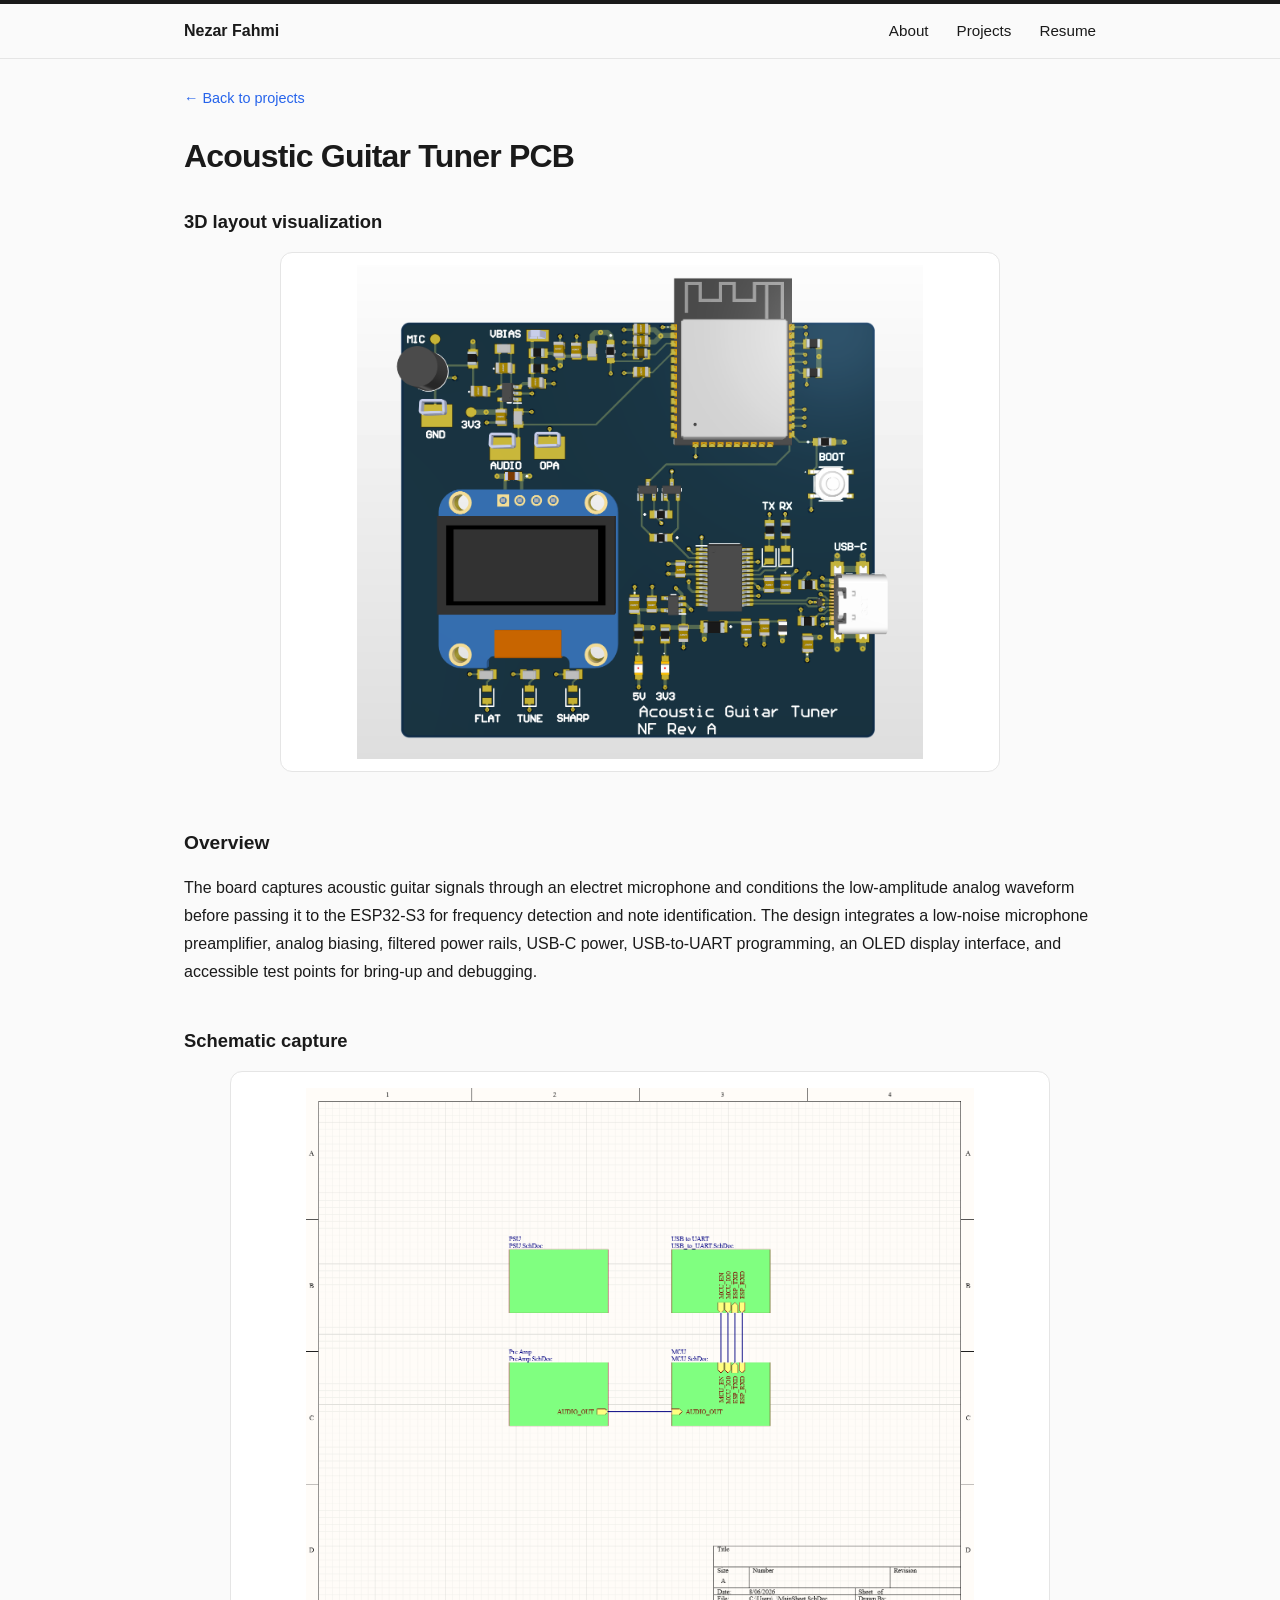
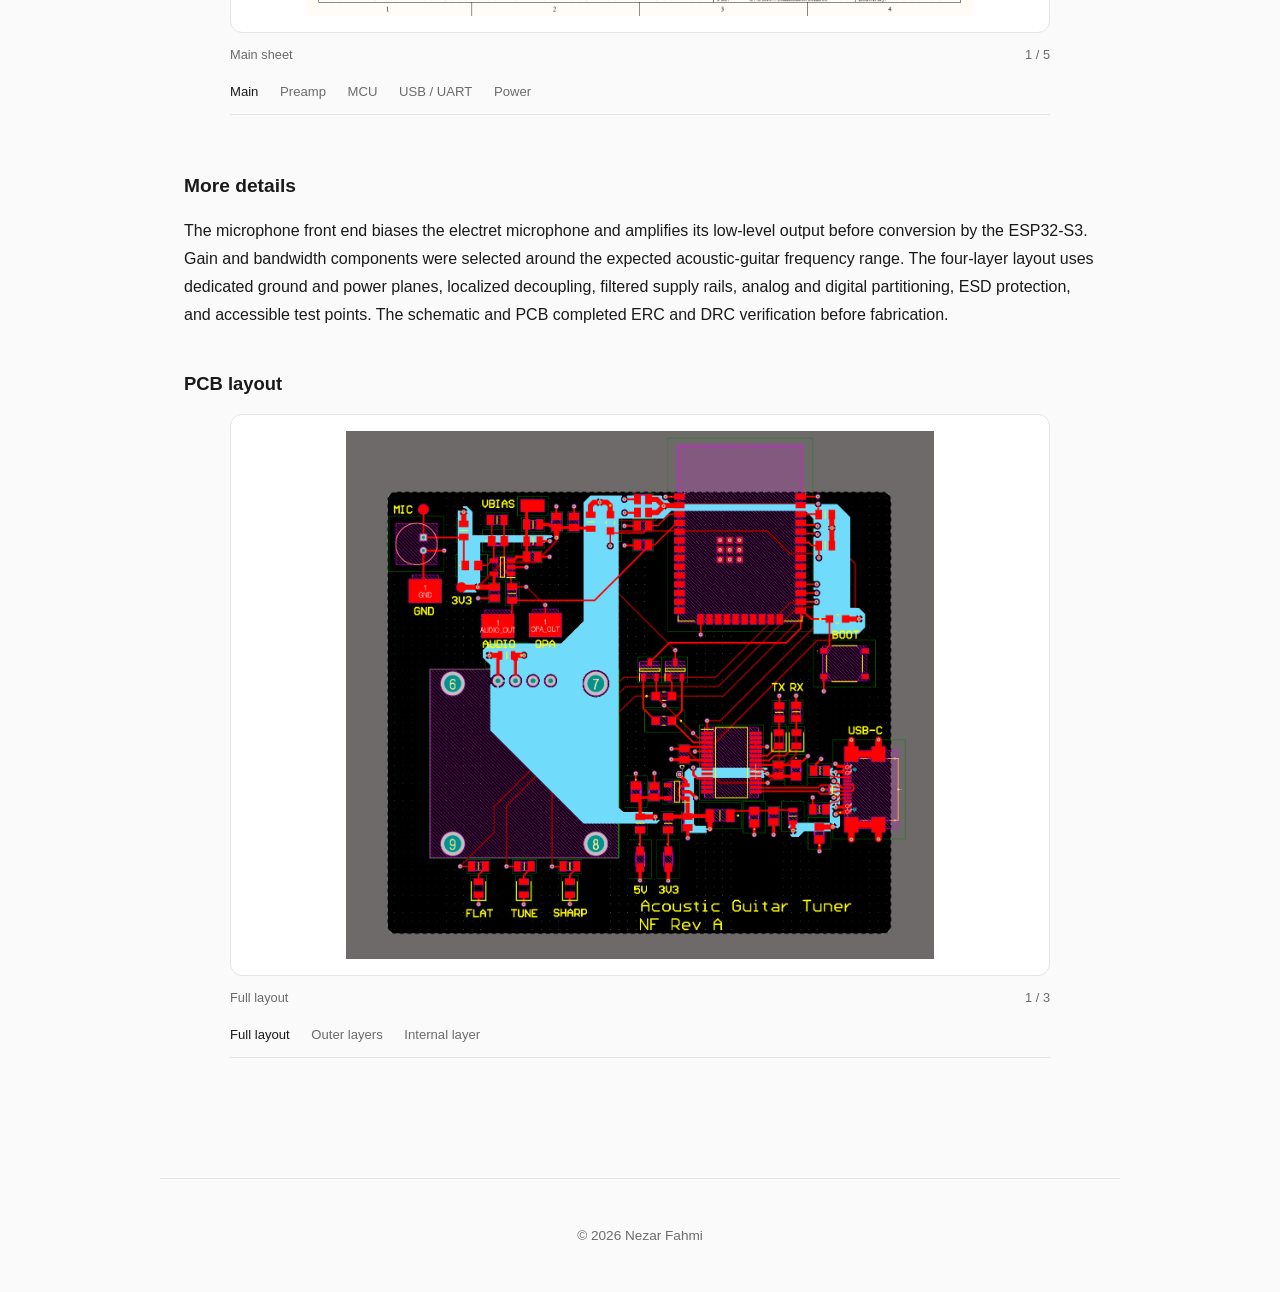
==== projects/acoustic-guitar-tuner.html @ a5bc90cb "update portfolio" ====
<!DOCTYPE html>
<html lang="en">
<head>
  <meta charset="UTF-8">
  <meta name="viewport" content="width=device-width, initial-scale=1.0">
  <meta name="description" content="Acoustic Guitar Tuner PCB designed by Nezar Fahmi.">
  <title>Acoustic Guitar Tuner PCB — Nezar Fahmi</title>

  <style>
    :root {
      --bg: #fafafa;
      --text: #1a1a1a;
      --muted: #6b6b6b;
      --accent: #2563eb;
      --border: #e5e5e5;
      --max-width: 960px;
      --radius: 12px;
    }

    * {
      box-sizing: border-box;
    }

    html {
      scroll-behavior: smooth;
    }

    body {
      margin: 0;
      background: var(--bg);
      color: var(--text);
      font-family: -apple-system, BlinkMacSystemFont, "Segoe UI", Roboto, Helvetica, Arial, sans-serif;
      line-height: 1.6;
      -webkit-font-smoothing: antialiased;
    }

    a {
      color: var(--accent);
      text-decoration: none;
    }

    a:hover {
      text-decoration: underline;
    }

    img {
      display: block;
      max-width: 100%;
    }

    header {
      position: sticky;
      top: 0;
      z-index: 20;
      background: rgba(250, 250, 250, 0.9);
      backdrop-filter: blur(8px);
      border-top: 4px solid var(--text);
      border-bottom: 1px solid var(--border);
    }

    .nav-inner {
      max-width: var(--max-width);
      margin: 0 auto;
      padding: 0.9rem 1.5rem;
      display: flex;
      justify-content: space-between;
      align-items: center;
    }

    .logo {
      color: var(--text);
      font-weight: 700;
    }

    nav {
      display: flex;
      gap: 1.75rem;
    }

    nav a {
      color: var(--text);
      font-size: 0.95rem;
    }

    main {
      max-width: var(--max-width);
      margin: 0 auto;
      padding: 0 1.5rem 4rem;
    }

    .back-link {
      display: inline-block;
      margin-top: 1.75rem;
      font-size: 0.9rem;
    }

    .project-title {
      margin: 1.6rem 0 2rem;
      font-size: 2rem;
      line-height: 1.2;
      letter-spacing: -0.025em;
    }

    .showcase {
      margin: 0 0 3.5rem;
    }

    .showcase h2 {
      margin: 0 0 1rem;
      font-size: 1.15rem;
    }

    .single-media {
      max-width: 720px;
      margin: 0 auto;
    }

    .single-media img {
      width: 100%;
      max-height: 520px;
      object-fit: contain;
      background: #ffffff;
      border: 1px solid var(--border);
      border-radius: var(--radius);
      padding: 0.75rem;
    }

    .viewer {
      position: relative;
      max-width: 820px;
      margin: 0 auto;
      overflow: hidden;
      background: #ffffff;
      border: 1px solid var(--border);
      border-radius: var(--radius);
      touch-action: pan-y;
    }

    .viewer-link {
      min-height: 460px;
      display: flex;
      align-items: center;
      justify-content: center;
    }

    .viewer-image {
      width: 100%;
      max-height: 560px;
      object-fit: contain;
      padding: 1rem;
      opacity: 1;
      transform: scale(1);
      transition:
        opacity 220ms ease,
        transform 320ms cubic-bezier(0.22, 1, 0.36, 1),
        filter 220ms ease;
    }

    .viewer-image.is-changing {
      opacity: 0;
      transform: scale(0.996);
      filter: blur(2px);
    }

    .edge-control {
      position: absolute;
      top: 0;
      bottom: 0;
      width: 18%;
      border: 0;
      background: transparent;
      color: transparent;
      cursor: pointer;
    }

    .edge-control::after {
      content: "";
      position: absolute;
      top: 50%;
      width: 10px;
      height: 10px;
      border-top: 1.5px solid var(--text);
      border-right: 1.5px solid var(--text);
      opacity: 0;
      transition: opacity 160ms ease, transform 160ms ease;
    }

    .viewer:hover .edge-control::after,
    .edge-control:focus-visible::after {
      opacity: 0.65;
    }

    .edge-control.previous {
      left: 0;
    }

    .edge-control.previous::after {
      left: 20px;
      transform: translateY(-50%) rotate(-135deg);
    }

    .edge-control.next {
      right: 0;
    }

    .edge-control.next::after {
      right: 20px;
      transform: translateY(-50%) rotate(45deg);
    }

    .viewer-meta {
      max-width: 820px;
      margin: 0.75rem auto 0;
      display: flex;
      justify-content: space-between;
      gap: 1rem;
      color: var(--muted);
      font-size: 0.8rem;
    }

    .slide-tabs {
      max-width: 820px;
      margin: 0 auto;
      display: flex;
      gap: 1.35rem;
      overflow-x: auto;
      scrollbar-width: none;
      padding-top: 1rem;
      border-bottom: 1px solid var(--border);
    }

    .slide-tabs::-webkit-scrollbar {
      display: none;
    }

    .slide-tab {
      position: relative;
      flex: 0 0 auto;
      padding: 0 0 0.75rem;
      border: 0;
      background: transparent;
      color: var(--muted);
      font: inherit;
      font-size: 0.82rem;
      cursor: pointer;
      white-space: nowrap;
    }

    .slide-tab::after {
      content: "";
      position: absolute;
      right: 0;
      bottom: -1px;
      left: 0;
      height: 1px;
      background: var(--accent);
      transform: scaleX(0);
      transform-origin: left;
      transition: transform 180ms ease;
    }

    .slide-tab:hover,
    .slide-tab.is-active {
      color: var(--text);
    }

    .slide-tab.is-active::after {
      transform: scaleX(1);
    }

    .text-section {
      margin: 0 0 2.5rem;
    }

    .text-section h2 {
      margin: 0 0 0.9rem;
      font-size: 1.2rem;
    }

    .text-section p {
      margin: 0;
      color: var(--text);
      font-size: 1rem;
      line-height: 1.75;
    }

    .reveal {
      opacity: 0;
      transform: translateY(16px);
      transition:
        opacity 600ms cubic-bezier(0.22, 1, 0.36, 1),
        transform 600ms cubic-bezier(0.22, 1, 0.36, 1);
    }

    .reveal.is-visible {
      opacity: 1;
      transform: translateY(0);
    }

    footer {
      max-width: var(--max-width);
      margin: 0 auto;
      padding: 2rem 1.5rem;
      border-top: 1px solid var(--border);
      color: var(--muted);
      font-size: 0.85rem;
      text-align: center;
    }

    @media (max-width: 700px) {
      .nav-inner {
        align-items: flex-start;
        gap: 0.8rem;
      }

      nav {
        gap: 1rem;
        flex-wrap: wrap;
        justify-content: flex-end;
      }

      .project-title {
        font-size: 1.7rem;
      }

      .viewer-link {
        min-height: 330px;
      }

      .viewer-image {
        padding: 0.5rem;
      }

      .edge-control::after {
        opacity: 0.45;
      }
    }

    @media (prefers-reduced-motion: reduce) {
      html {
        scroll-behavior: auto;
      }

      .reveal {
        opacity: 1;
        transform: none;
        transition: none;
      }

      .viewer-image {
        transition: none;
      }
    }
  </style>
</head>

<body>
<header>
  <div class="nav-inner">
    <a href="../index.html" class="logo">Nezar Fahmi</a>

    <nav aria-label="Primary navigation">
      <a href="../index.html#about">About</a>
      <a href="../index.html#projects">Projects</a>
      <a href="../assets/resume.pdf" target="_blank">Resume</a>
    </nav>
  </div>
</header>

<main>
  <a class="back-link" href="../index.html#projects">← Back to projects</a>

  <h1 class="project-title reveal">Acoustic Guitar Tuner PCB</h1>

  <section class="showcase reveal">
    <h2>3D layout visualization</h2>

    <figure class="single-media">
      <img
        src="images/guitar-tuner/tuner-3drender.png"
        alt="3D render of the acoustic guitar tuner PCB"
      >
    </figure>
  </section>

  <section class="text-section reveal">
    <h2>Overview</h2>

    <p>
      The board captures acoustic guitar signals through an electret
      microphone and conditions the low-amplitude analog waveform before
      passing it to the ESP32-S3 for frequency detection and note
      identification. The design integrates a low-noise microphone
      preamplifier, analog biasing, filtered power rails, USB-C power,
      USB-to-UART programming, an OLED display interface, and accessible
      test points for bring-up and debugging.
    </p>
  </section>

  <section class="showcase reveal" data-gallery>
    <h2>Schematic capture</h2>

    <div class="viewer">
      <a
        class="viewer-link"
        href="images/guitar-tuner/mainsheet.png"
        target="_blank"
        rel="noopener"
        data-gallery-link
      >
        <img
          class="viewer-image"
          src="images/guitar-tuner/mainsheet.png"
          alt="Main system schematic"
          data-gallery-image
        >
      </a>

      <button
        class="edge-control previous"
        type="button"
        data-gallery-previous
        aria-label="Previous schematic"
      >
        Previous
      </button>

      <button
        class="edge-control next"
        type="button"
        data-gallery-next
        aria-label="Next schematic"
      >
        Next
      </button>
    </div>

    <div class="viewer-meta">
      <span data-gallery-title>Main sheet</span>
      <span data-gallery-counter>1 / 5</span>
    </div>

    <div class="slide-tabs" aria-label="Select schematic">
      <button
        class="slide-tab is-active"
        type="button"
        data-gallery-slide
        data-image="images/guitar-tuner/mainsheet.png"
        data-title="Main sheet"
        data-alt="Main system schematic"
      >
        Main
      </button>

      <button
        class="slide-tab"
        type="button"
        data-gallery-slide
        data-image="images/guitar-tuner/preamp.png"
        data-title="Microphone preamplifier"
        data-alt="Microphone preamplifier schematic"
      >
        Preamp
      </button>

      <button
        class="slide-tab"
        type="button"
        data-gallery-slide
        data-image="images/guitar-tuner/mcu.png"
        data-title="MCU and peripherals"
        data-alt="ESP32-S3 and peripheral schematic"
      >
        MCU
      </button>

      <button
        class="slide-tab"
        type="button"
        data-gallery-slide
        data-image="images/guitar-tuner/usb-uart.png"
        data-title="USB-to-UART"
        data-alt="USB-to-UART schematic"
      >
        USB / UART
      </button>

      <button
        class="slide-tab"
        type="button"
        data-gallery-slide
        data-image="images/guitar-tuner/psu.png"
        data-title="Power supply"
        data-alt="Power supply and USB-C schematic"
      >
        Power
      </button>
    </div>
  </section>

  <section class="text-section reveal">
    <h2>More details</h2>

    <p>
      The microphone front end biases the electret microphone and amplifies
      its low-level output before conversion by the ESP32-S3. Gain and
      bandwidth components were selected around the expected acoustic-guitar
      frequency range. The four-layer layout uses dedicated ground and power
      planes, localized decoupling, filtered supply rails, analog and digital
      partitioning, ESD protection, and accessible test points. The schematic
      and PCB completed ERC and DRC verification before fabrication.
    </p>
  </section>

  <section class="showcase reveal" data-gallery>
    <h2>PCB layout</h2>

    <div class="viewer">
      <a
        class="viewer-link"
        href="images/guitar-tuner/tuner-layout134.png"
        target="_blank"
        rel="noopener"
        data-gallery-link
      >
        <img
          class="viewer-image"
          src="images/guitar-tuner/tuner-layout134.png"
          alt="Full PCB layout view"
          data-gallery-image
        >
      </a>

      <button
        class="edge-control previous"
        type="button"
        data-gallery-previous
        aria-label="Previous layout view"
      >
        Previous
      </button>

      <button
        class="edge-control next"
        type="button"
        data-gallery-next
        aria-label="Next layout view"
      >
        Next
      </button>
    </div>

    <div class="viewer-meta">
      <span data-gallery-title>Full layout</span>
      <span data-gallery-counter>1 / 3</span>
    </div>

    <div class="slide-tabs" aria-label="Select layout view">
      <button
        class="slide-tab is-active"
        type="button"
        data-gallery-slide
        data-image="images/guitar-tuner/tuner-layout134.png"
        data-title="Full layout"
        data-alt="Full PCB layout view"
      >
        Full layout
      </button>

      <button
        class="slide-tab"
        type="button"
        data-gallery-slide
        data-image="images/guitar-tuner/tuner-layout14.png"
        data-title="Outer layers"
        data-alt="PCB layout with outer layers visible"
      >
        Outer layers
      </button>

      <button
        class="slide-tab"
        type="button"
        data-gallery-slide
        data-image="images/guitar-tuner/tuner-layout2.png"
        data-title="Internal layer"
        data-alt="PCB layout with internal layer visible"
      >
        Internal layer
      </button>
    </div>
  </section>
</main>

<footer>
  <p>&copy; 2026 Nezar Fahmi</p>
</footer>

<script>
  document.addEventListener("DOMContentLoaded", () => {
    const galleries = Array.from(document.querySelectorAll("[data-gallery]"));

    galleries.forEach((gallery) => {
      const image = gallery.querySelector("[data-gallery-image]");
      const link = gallery.querySelector("[data-gallery-link]");
      const title = gallery.querySelector("[data-gallery-title]");
      const counter = gallery.querySelector("[data-gallery-counter]");
      const previous = gallery.querySelector("[data-gallery-previous]");
      const next = gallery.querySelector("[data-gallery-next]");
      const slides = Array.from(gallery.querySelectorAll("[data-gallery-slide]"));

      let currentIndex = 0;
      let changing = false;
      let startX = null;

      slides.forEach((slide) => {
        const preloadImage = new Image();
        preloadImage.src = slide.dataset.image;
      });

      function showSlide(index) {
        if (changing || slides.length === 0) {
          return;
        }

        const nextIndex = (index + slides.length) % slides.length;
        const slide = slides[nextIndex];

        const nextImagePath = slide.dataset.image;
        const nextImageAlt = slide.dataset.alt;
        const nextImageTitle = slide.dataset.title;

        changing = true;

        const preloadImage = new Image();

        preloadImage.onload = () => {
          image.classList.add("is-changing");

          window.setTimeout(() => {
            currentIndex = nextIndex;

            image.src = nextImagePath;
            image.alt = nextImageAlt;
            link.href = nextImagePath;
            title.textContent = nextImageTitle;
            counter.textContent = `${currentIndex + 1} / ${slides.length}`;

            slides.forEach((item, itemIndex) => {
              const active = itemIndex === currentIndex;
              item.classList.toggle("is-active", active);
              item.setAttribute("aria-current", active ? "true" : "false");
            });

            requestAnimationFrame(() => {
              requestAnimationFrame(() => {
                image.classList.remove("is-changing");
              });
            });

            window.setTimeout(() => {
              changing = false;
            }, 300);
          }, 180);
        };

        preloadImage.onerror = () => {
          changing = false;
          console.error(`Could not load slideshow image: ${nextImagePath}`);
        };

        preloadImage.src = nextImagePath;
      }

      slides.forEach((slide, index) => {
        slide.addEventListener("click", () => showSlide(index));
      });

      previous.addEventListener("click", () => showSlide(currentIndex - 1));
      next.addEventListener("click", () => showSlide(currentIndex + 1));

      const viewer = gallery.querySelector(".viewer");

      viewer.addEventListener("pointerdown", (event) => {
        startX = event.clientX;
      });

      viewer.addEventListener("pointerup", (event) => {
        if (startX === null) {
          return;
        }

        const distance = event.clientX - startX;
        startX = null;

        if (Math.abs(distance) < 45) {
          return;
        }

        showSlide(distance > 0 ? currentIndex - 1 : currentIndex + 1);
      });

      viewer.addEventListener("pointercancel", () => {
        startX = null;
      });

      showSlide(0);
    });

    const revealItems = document.querySelectorAll(".reveal");

    if ("IntersectionObserver" in window) {
      const observer = new IntersectionObserver(
        (entries, activeObserver) => {
          entries.forEach((entry) => {
            if (!entry.isIntersecting) {
              return;
            }

            entry.target.classList.add("is-visible");
            activeObserver.unobserve(entry.target);
          });
        },
        {
          threshold: 0.1,
          rootMargin: "0px 0px -30px 0px"
        }
      );

      revealItems.forEach((item) => observer.observe(item));
    } else {
      revealItems.forEach((item) => item.classList.add("is-visible"));
    }
  });
</script>
</body>
</html>
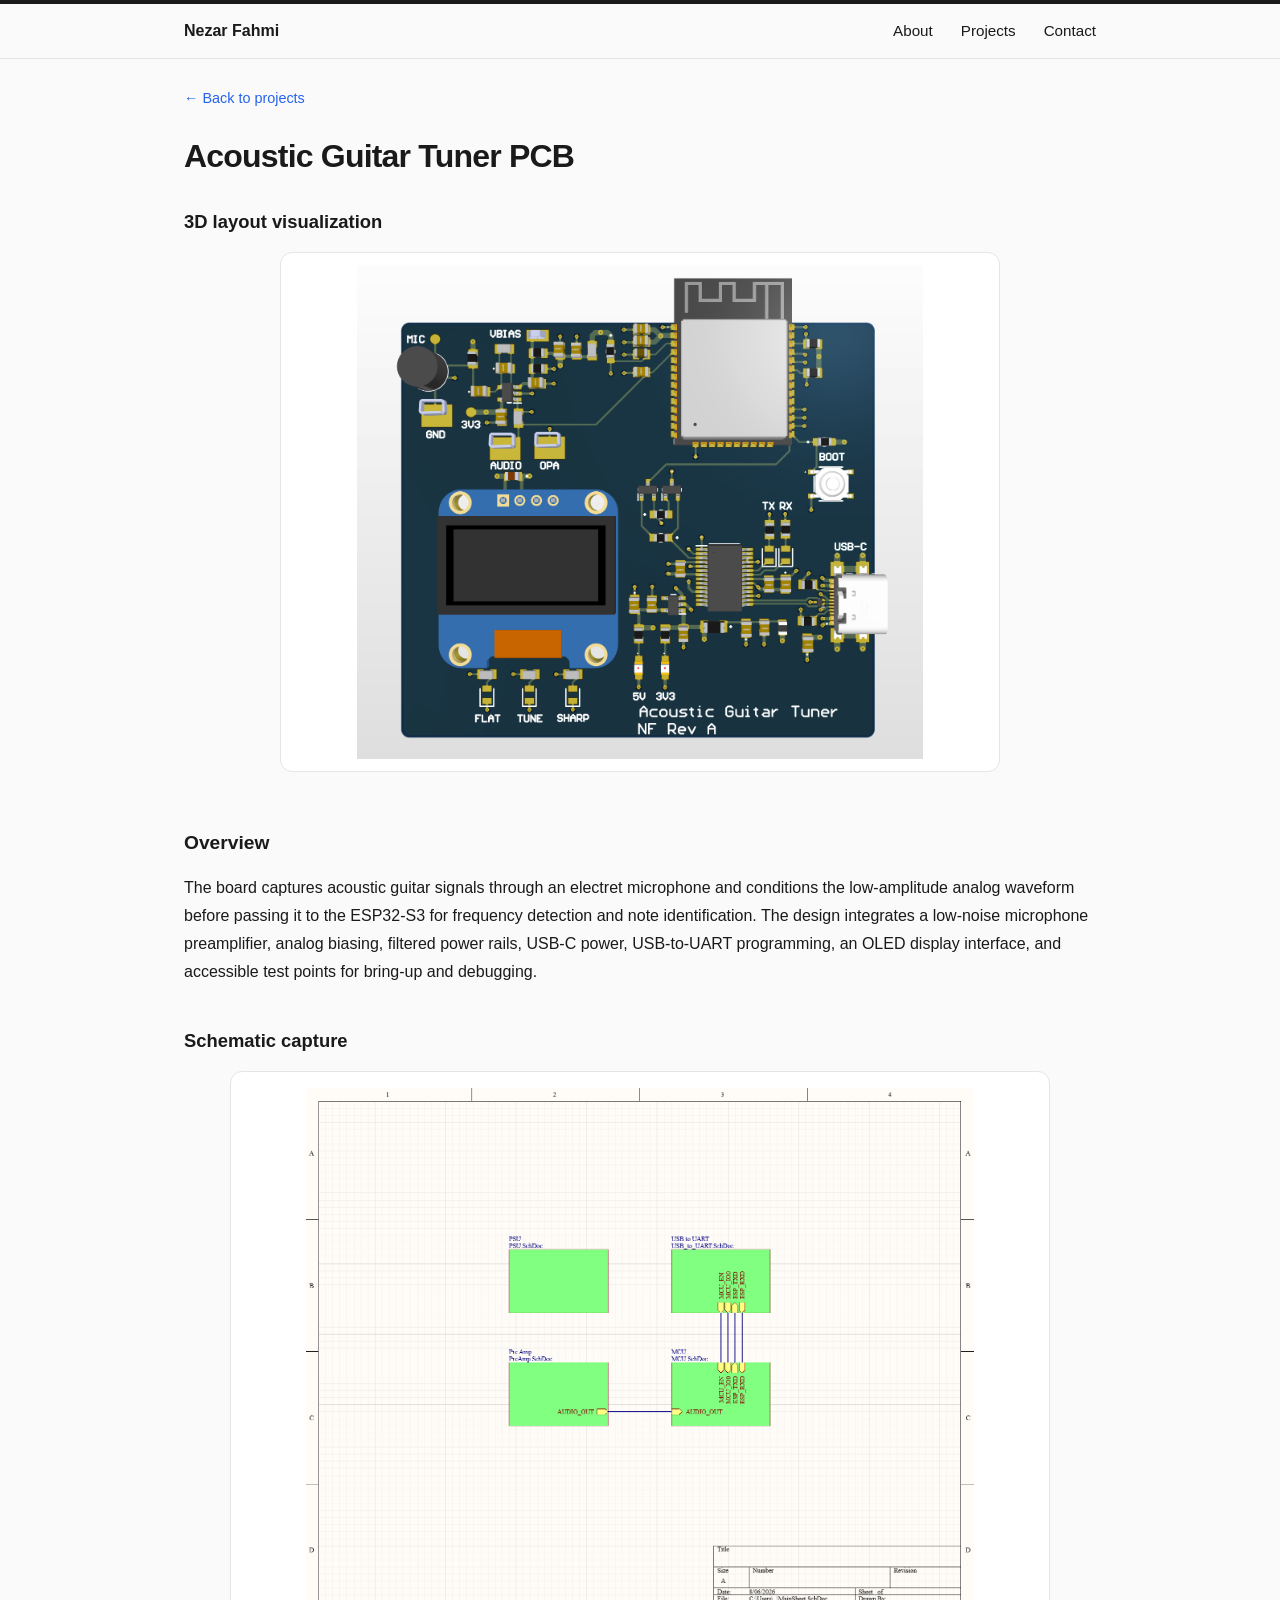
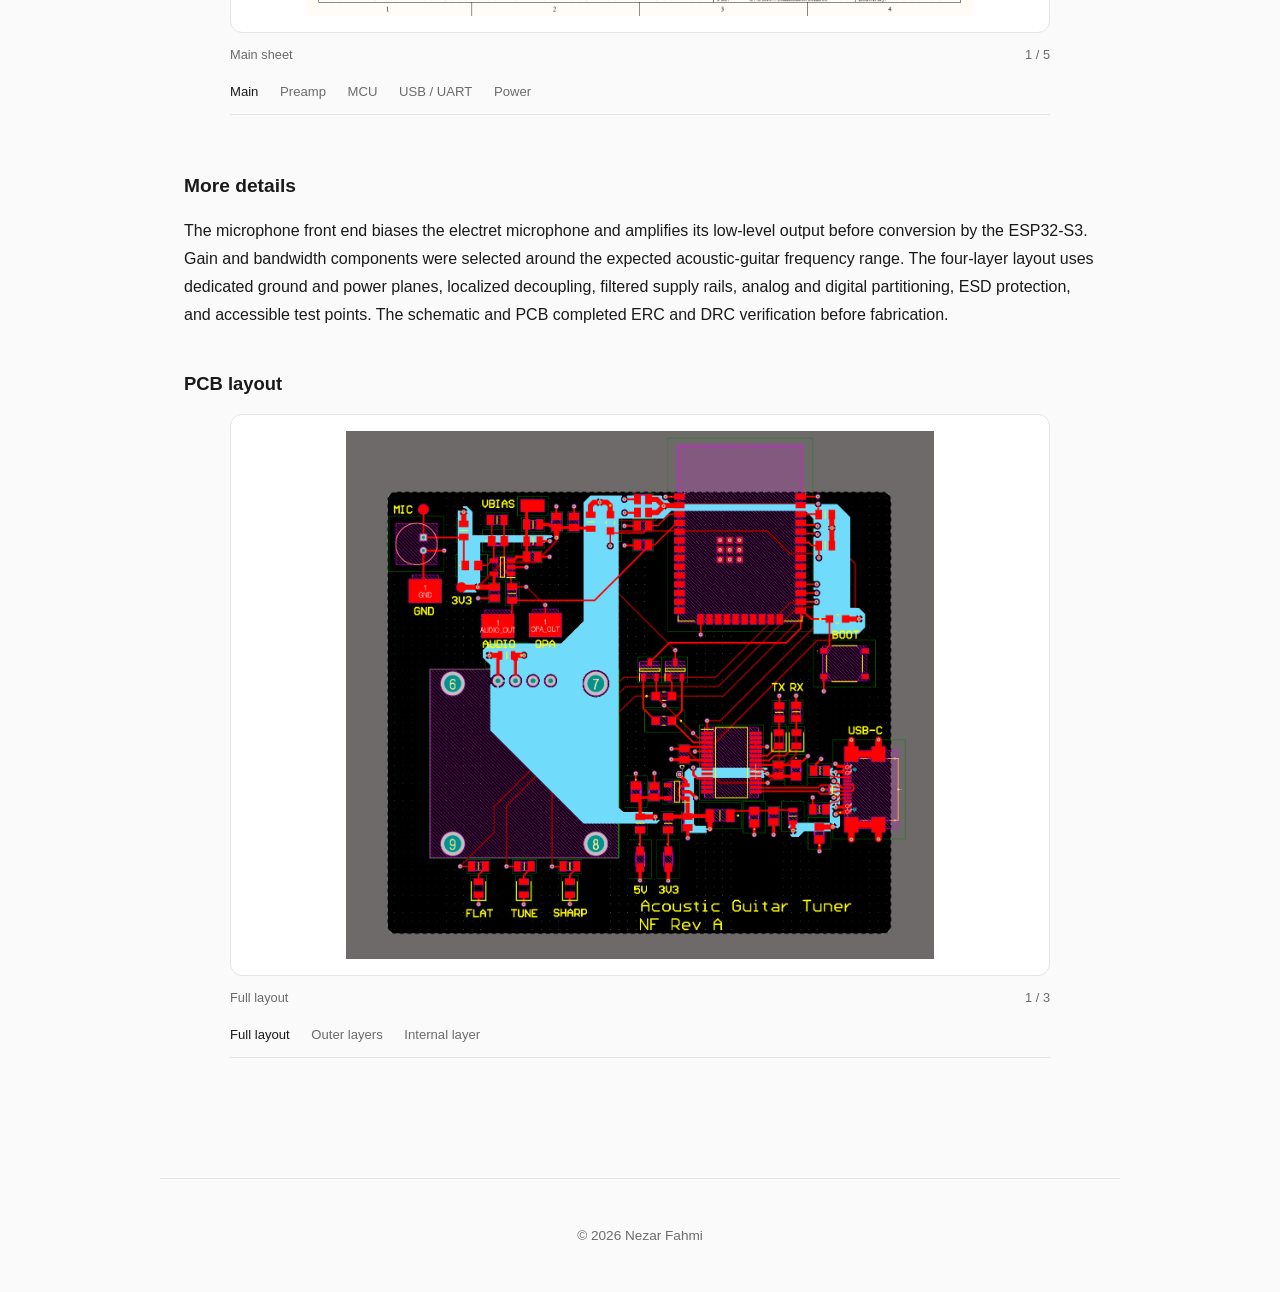
==== commit 4aaf32e0: "update ui, finish atari project" ====
--- a/projects/acoustic-guitar-tuner.html
+++ b/projects/acoustic-guitar-tuner.html
@@ -362,7 +362,7 @@
     <nav aria-label="Primary navigation">
       <a href="../index.html#about">About</a>
       <a href="../index.html#projects">Projects</a>
-      <a href="../assets/resume.pdf" target="_blank">Resume</a>
+      <a href="../index.html#contact">Contact</a>
     </nav>
   </div>
 </header>
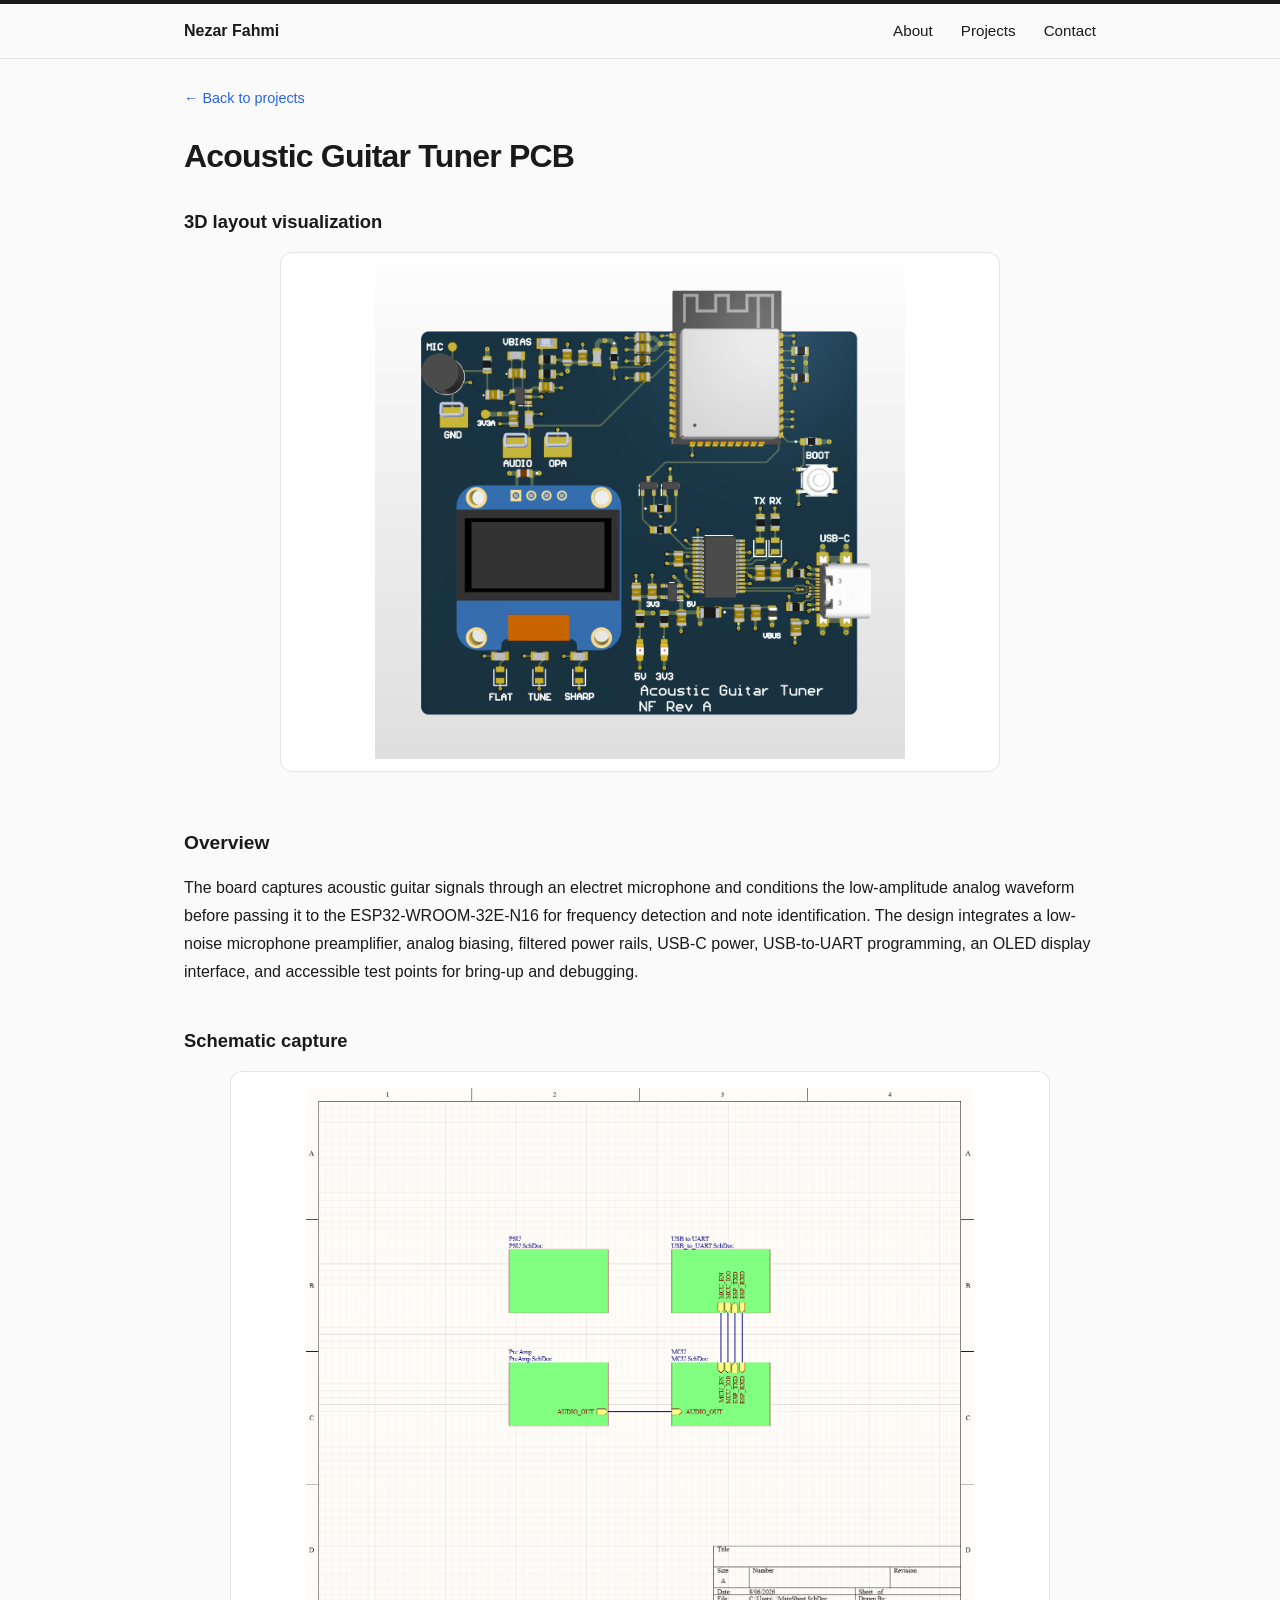
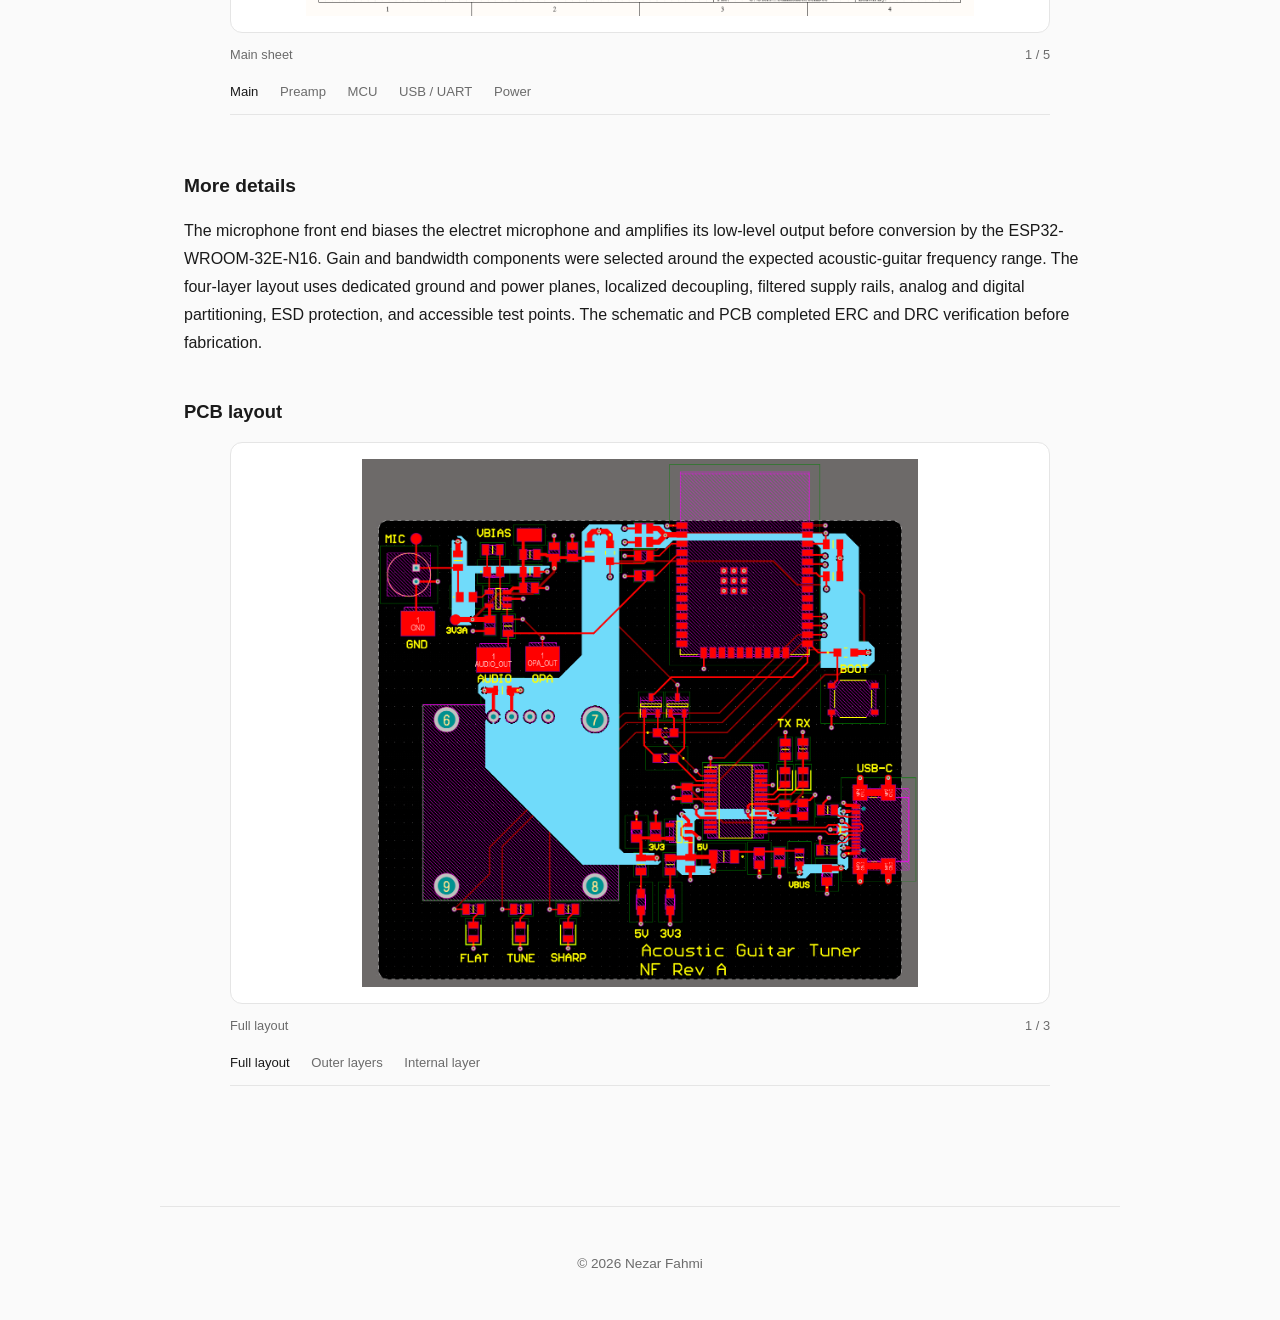
==== commit e336976c: "Update acoustic-guitar-tuner.html" ====
--- a/projects/acoustic-guitar-tuner.html
+++ b/projects/acoustic-guitar-tuner.html
@@ -389,7 +389,7 @@
     <p>
       The board captures acoustic guitar signals through an electret
       microphone and conditions the low-amplitude analog waveform before
-      passing it to the ESP32-S3 for frequency detection and note
+      passing it to the ESP32-WROOM-32E-N16 for frequency detection and note
       identification. The design integrates a low-noise microphone
       preamplifier, analog biasing, filtered power rails, USB-C power,
       USB-to-UART programming, an OLED display interface, and accessible
@@ -469,7 +469,7 @@
         data-gallery-slide
         data-image="images/guitar-tuner/mcu.png"
         data-title="MCU and peripherals"
-        data-alt="ESP32-S3 and peripheral schematic"
+        data-alt="ESP32-WROOM-32E-N16 and peripheral schematic"
       >
         MCU
       </button>
@@ -503,7 +503,7 @@
 
     <p>
       The microphone front end biases the electret microphone and amplifies
-      its low-level output before conversion by the ESP32-S3. Gain and
+      its low-level output before conversion by the ESP32-WROOM-32E-N16. Gain and
       bandwidth components were selected around the expected acoustic-guitar
       frequency range. The four-layer layout uses dedicated ground and power
       planes, localized decoupling, filtered supply rails, analog and digital
